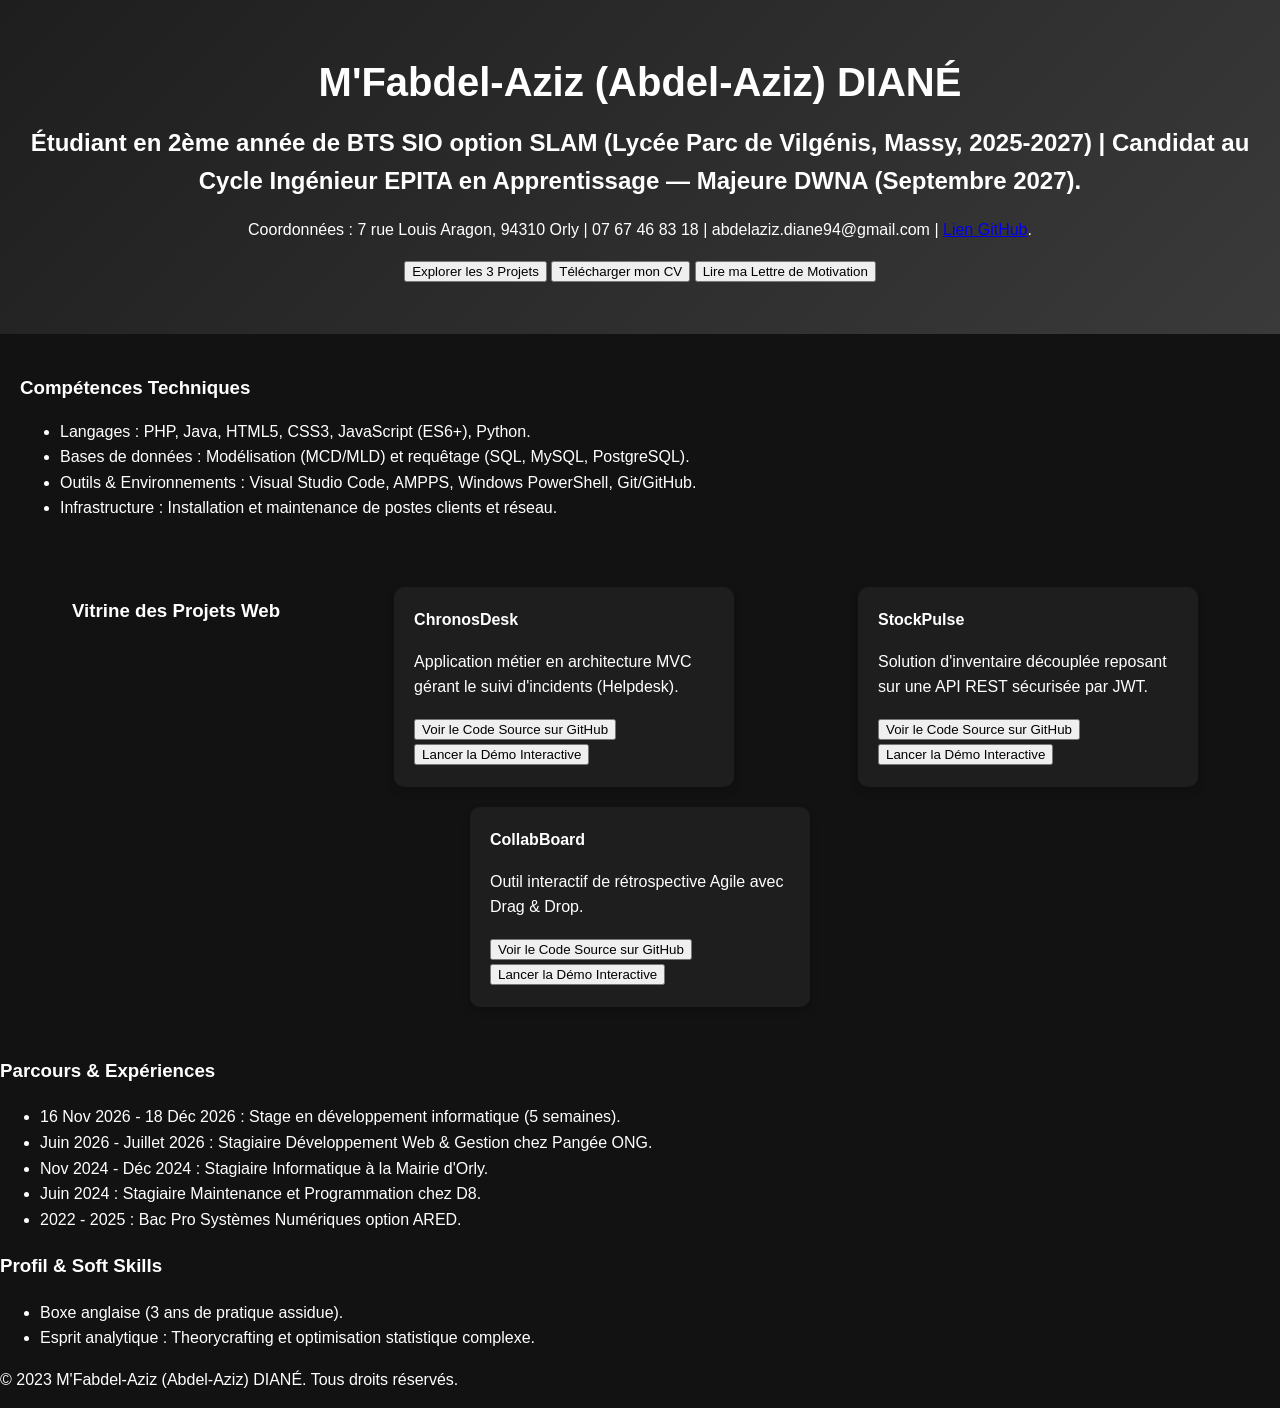
==== index.html @ d5b8fb5d "Add files via upload" ====
<!DOCTYPE html>
<html lang="fr">
<head>
    <meta charset="UTF-8">
    <meta name="viewport" content="width=device-width, initial-scale=1.0">
    <title>Portfolio de M'Fabdel-Aziz (Abdel-Aziz) DIANÉ</title>
    <link rel="stylesheet" href="assets/css/style.css">
    <script src="assets/js/main.js" defer></script>
</head>
<body>
    <header>
        <section class="hero">
            <h1>M'Fabdel-Aziz (Abdel-Aziz) DIANÉ</h1>
            <h2>Étudiant en 2ème année de BTS SIO option SLAM (Lycée Parc de Vilgénis, Massy, 2025-2027) | Candidat au Cycle Ingénieur EPITA en Apprentissage — Majeure DWNA (Septembre 2027).</h2>
            <p>Coordonnées : 7 rue Louis Aragon, 94310 Orly | 07 67 46 83 18 | abdelaziz.diane94@gmail.com | <a href="https://github.com/abdelazizdiane94-hash/EPITA">Lien GitHub</a>.</p>
            <div class="action-buttons">
                <button onclick="scrollToProjects()">Explorer les 3 Projets</button>
                <button onclick="downloadCV()">Télécharger mon CV</button>
                <button onclick="readMotivationLetter()">Lire ma Lettre de Motivation</button>
            </div>
        </section>
    </header>

    <main>
        <section class="skills">
            <h3>Compétences Techniques</h3>
            <ul>
                <li>Langages : PHP, Java, HTML5, CSS3, JavaScript (ES6+), Python.</li>
                <li>Bases de données : Modélisation (MCD/MLD) et requêtage (SQL, MySQL, PostgreSQL).</li>
                <li>Outils & Environnements : Visual Studio Code, AMPPS, Windows PowerShell, Git/GitHub.</li>
                <li>Infrastructure : Installation et maintenance de postes clients et réseau.</li>
            </ul>
        </section>

        <section class="projects" id="projects">
            <h3>Vitrine des Projets Web</h3>
            <div class="project-card" onclick="openModal('chronos-desk')">
                <h4>ChronosDesk</h4>
                <p>Application métier en architecture MVC gérant le suivi d'incidents (Helpdesk).</p>
                <button onclick="viewSource('projects/chronos-desk')">Voir le Code Source sur GitHub</button>
                <button onclick="launchDemo('chronos-desk')">Lancer la Démo Interactive</button>
            </div>
            <div class="project-card" onclick="openModal('stock-pulse')">
                <h4>StockPulse</h4>
                <p>Solution d'inventaire découplée reposant sur une API REST sécurisée par JWT.</p>
                <button onclick="viewSource('projects/stock-pulse')">Voir le Code Source sur GitHub</button>
                <button onclick="launchDemo('stock-pulse')">Lancer la Démo Interactive</button>
            </div>
            <div class="project-card" onclick="openModal('collab-board')">
                <h4>CollabBoard</h4>
                <p>Outil interactif de rétrospective Agile avec Drag & Drop.</p>
                <button onclick="viewSource('projects/collab-board')">Voir le Code Source sur GitHub</button>
                <button onclick="launchDemo('collab-board')">Lancer la Démo Interactive</button>
            </div>
        </section>

        <section class="experience">
            <h3>Parcours & Expériences</h3>
            <ul>
                <li>16 Nov 2026 - 18 Déc 2026 : Stage en développement informatique (5 semaines).</li>
                <li>Juin 2026 - Juillet 2026 : Stagiaire Développement Web & Gestion chez Pangée ONG.</li>
                <li>Nov 2024 - Déc 2024 : Stagiaire Informatique à la Mairie d'Orly.</li>
                <li>Juin 2024 : Stagiaire Maintenance et Programmation chez D8.</li>
                <li>2022 - 2025 : Bac Pro Systèmes Numériques option ARED.</li>
            </ul>
        </section>

        <section class="soft-skills">
            <h3>Profil & Soft Skills</h3>
            <ul>
                <li>Boxe anglaise (3 ans de pratique assidue).</li>
                <li>Esprit analytique : Theorycrafting et optimisation statistique complexe.</li>
            </ul>
        </section>
    </main>

    <footer>
        <p>&copy; 2023 M'Fabdel-Aziz (Abdel-Aziz) DIANÉ. Tous droits réservés.</p>
    </footer>
</body>
</html>
---- assets/css/style.css ----
/* Global Styles */
body {
    font-family: 'Arial', sans-serif;
    background-color: #121212;
    color: #ffffff;
    margin: 0;
    padding: 0;
    line-height: 1.6;
}

/* Hero Section */
.hero {
    text-align: center;
    padding: 50px 20px;
    background: linear-gradient(135deg, #1e1e1e, #3a3a3a);
}

.hero h1 {
    font-size: 2.5em;
    margin: 0;
}

.hero h2 {
    font-size: 1.5em;
    margin: 10px 0;
}

.hero .contact-info {
    margin: 20px 0;
}

/* Buttons */
.button {
    background-color: #007acc;
    color: #ffffff;
    border: none;
    padding: 10px 20px;
    text-decoration: none;
    border-radius: 5px;
    transition: background-color 0.3s ease;
}

.button:hover {
    background-color: #005f99;
}

/* Skills Section */
.skills {
    padding: 20px;
}

.skills h3 {
    margin-bottom: 10px;
}

/* Projects Section */
.projects {
    display: flex;
    flex-wrap: wrap;
    justify-content: space-around;
    padding: 20px;
}

.project-card {
    background-color: #1e1e1e;
    border-radius: 10px;
    margin: 10px;
    padding: 20px;
    width: 300px;
    box-shadow: 0 4px 8px rgba(0, 0, 0, 0.2);
    transition: transform 0.3s;
}

.project-card:hover {
    transform: scale(1.05);
}

.project-card h4 {
    margin: 0;
}

/* Modal Styles */
.modal {
    display: none;
    position: fixed;
    z-index: 1;
    left: 0;
    top: 0;
    width: 100%;
    height: 100%;
    overflow: auto;
    background-color: rgba(0, 0, 0, 0.8);
}

.modal-content {
    background-color: #fefefe;
    margin: 15% auto;
    padding: 20px;
    border: 1px solid #888;
    width: 80%;
}

/* Responsive Design */
@media (max-width: 768px) {
    .projects {
        flex-direction: column;
        align-items: center;
    }

    .project-card {
        width: 90%;
    }
}
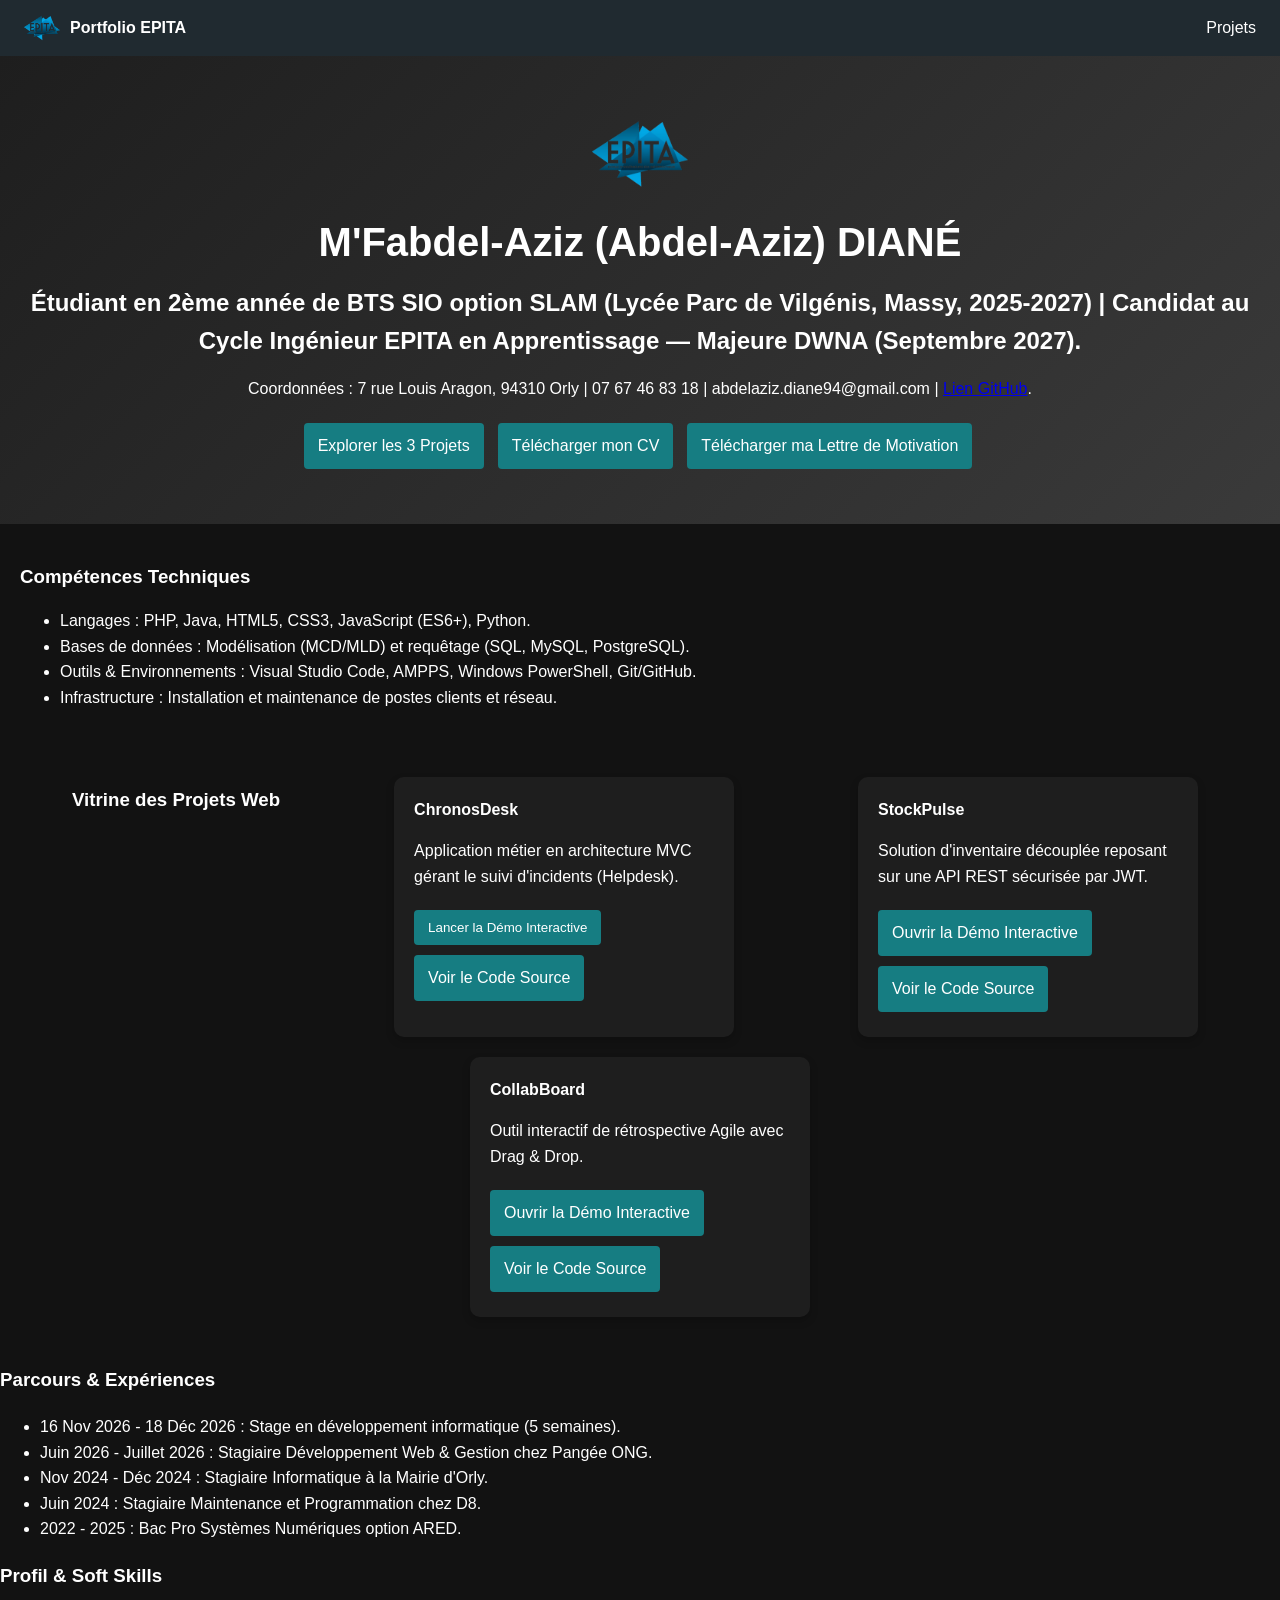
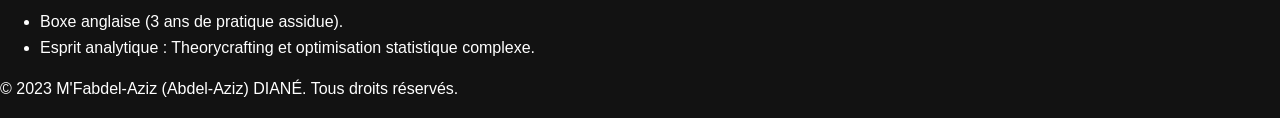
==== commit 201e45c6: "Add files via upload" ====
--- a/index.html
+++ b/index.html
@@ -4,19 +4,25 @@
     <meta charset="UTF-8">
     <meta name="viewport" content="width=device-width, initial-scale=1.0">
     <title>Portfolio de M'Fabdel-Aziz (Abdel-Aziz) DIANÉ</title>
+    <link rel="icon" href="./epita_logo.png">
     <link rel="stylesheet" href="assets/css/style.css">
     <script src="assets/js/main.js" defer></script>
 </head>
 <body>
+    <nav class="site-nav" aria-label="Navigation principale">
+        <a href="#home" class="brand"><img src="./epita_logo.png" alt="EPITA"> <span>Portfolio EPITA</span></a>
+        <a href="#projects">Projets</a>
+    </nav>
     <header>
-        <section class="hero">
+        <section class="hero" id="home">
+            <img class="hero-logo" src="./epita_logo.png" alt="Logo EPITA">
             <h1>M'Fabdel-Aziz (Abdel-Aziz) DIANÉ</h1>
             <h2>Étudiant en 2ème année de BTS SIO option SLAM (Lycée Parc de Vilgénis, Massy, 2025-2027) | Candidat au Cycle Ingénieur EPITA en Apprentissage — Majeure DWNA (Septembre 2027).</h2>
             <p>Coordonnées : 7 rue Louis Aragon, 94310 Orly | 07 67 46 83 18 | abdelaziz.diane94@gmail.com | <a href="https://github.com/abdelazizdiane94-hash/EPITA">Lien GitHub</a>.</p>
             <div class="action-buttons">
-                <button onclick="scrollToProjects()">Explorer les 3 Projets</button>
-                <button onclick="downloadCV()">Télécharger mon CV</button>
-                <button onclick="readMotivationLetter()">Lire ma Lettre de Motivation</button>
+                <a class="button" href="#projects">Explorer les 3 Projets</a>
+                <a class="button" href="./CV%20M%27Fabdel-Aziz%20DIAN%C3%89%20-%20Candidature%20EPITA.pdf" download>Télécharger mon CV</a>
+                <a class="button" href="./Lettre%20de%20Motivation%20M%27Fabdel-Aziz%20DIAN%C3%89%20-%20Candidature%20EPITA.pdf" download>Télécharger ma Lettre de Motivation</a>
             </div>
         </section>
     </header>
@@ -34,23 +40,23 @@
 
         <section class="projects" id="projects">
             <h3>Vitrine des Projets Web</h3>
-            <div class="project-card" onclick="openModal('chronos-desk')">
+            <div class="project-card">
                 <h4>ChronosDesk</h4>
                 <p>Application métier en architecture MVC gérant le suivi d'incidents (Helpdesk).</p>
-                <button onclick="viewSource('projects/chronos-desk')">Voir le Code Source sur GitHub</button>
-                <button onclick="launchDemo('chronos-desk')">Lancer la Démo Interactive</button>
+                <button type="button" data-demo="chronos-desk">Lancer la Démo Interactive</button>
+                <a class="button" href="projects/chronos-desk/README.md">Voir le Code Source</a>
             </div>
-            <div class="project-card" onclick="openModal('stock-pulse')">
+            <div class="project-card">
                 <h4>StockPulse</h4>
                 <p>Solution d'inventaire découplée reposant sur une API REST sécurisée par JWT.</p>
-                <button onclick="viewSource('projects/stock-pulse')">Voir le Code Source sur GitHub</button>
-                <button onclick="launchDemo('stock-pulse')">Lancer la Démo Interactive</button>
+                <a class="button" href="projects/stock-pulse/client/index.html">Ouvrir la Démo Interactive</a>
+                <a class="button" href="projects/stock-pulse/README.md">Voir le Code Source</a>
             </div>
-            <div class="project-card" onclick="openModal('collab-board')">
+            <div class="project-card">
                 <h4>CollabBoard</h4>
                 <p>Outil interactif de rétrospective Agile avec Drag & Drop.</p>
-                <button onclick="viewSource('projects/collab-board')">Voir le Code Source sur GitHub</button>
-                <button onclick="launchDemo('collab-board')">Lancer la Démo Interactive</button>
+                <a class="button" href="projects/collab-board/public/index.html">Ouvrir la Démo Interactive</a>
+                <a class="button" href="projects/collab-board/README.md">Voir le Code Source</a>
             </div>
         </section>
 
--- a/assets/css/style.css
+++ b/assets/css/style.css
@@ -110,4 +110,25 @@
     .project-card {
         width: 90%;
     }
+}
+
+.site-nav { display: flex; align-items: center; justify-content: space-between; padding: 10px 24px; background: #202a30; }
+.site-nav a { color: #fff; text-decoration: none; }
+.site-nav .brand { display: flex; align-items: center; gap: 10px; font-weight: bold; }
+.site-nav img { width: 36px; height: 36px; object-fit: contain; }
+.hero-logo { width: 96px; height: 96px; object-fit: contain; }
+.action-buttons { display: flex; flex-wrap: wrap; align-items: center; justify-content: center; gap: 10px; }
+.project-card button, .button, .chronos-demo button { display: inline-block; margin: 5px 4px 5px 0; padding: 10px 14px; background: #167d82; color: #fff; border: 0; border-radius: 4px; text-decoration: none; cursor: pointer; }
+.project-card button:hover, .button:hover, .chronos-demo button:hover { background: #116166; }
+.modal-content { position: relative; max-width: 720px; width: calc(100% - 40px); margin: 4vh auto; padding: 24px; box-sizing: border-box; color: #172126; border-radius: 6px; }
+.modal-close { position: absolute; right: 12px; top: 12px; font-size: 24px; }
+.chronos-demo label { display: block; margin-top: 12px; font-weight: bold; }
+.chronos-demo input, .chronos-demo select { box-sizing: border-box; max-width: 100%; min-height: 40px; padding: 8px; }
+.chronos-demo form { display: flex; flex-wrap: wrap; gap: 8px; align-items: end; }
+.chronos-demo #chat-messages { max-height: 120px; overflow: auto; padding: 8px; background: #edf1f1; }
+.chronos-demo #demo-tickets { max-height: 130px; overflow: auto; }
+
+@media (max-width: 600px) {
+    .site-nav { padding: 8px 12px; }
+    .modal-content { margin: 2vh auto; max-height: 96vh; overflow: auto; }
 }
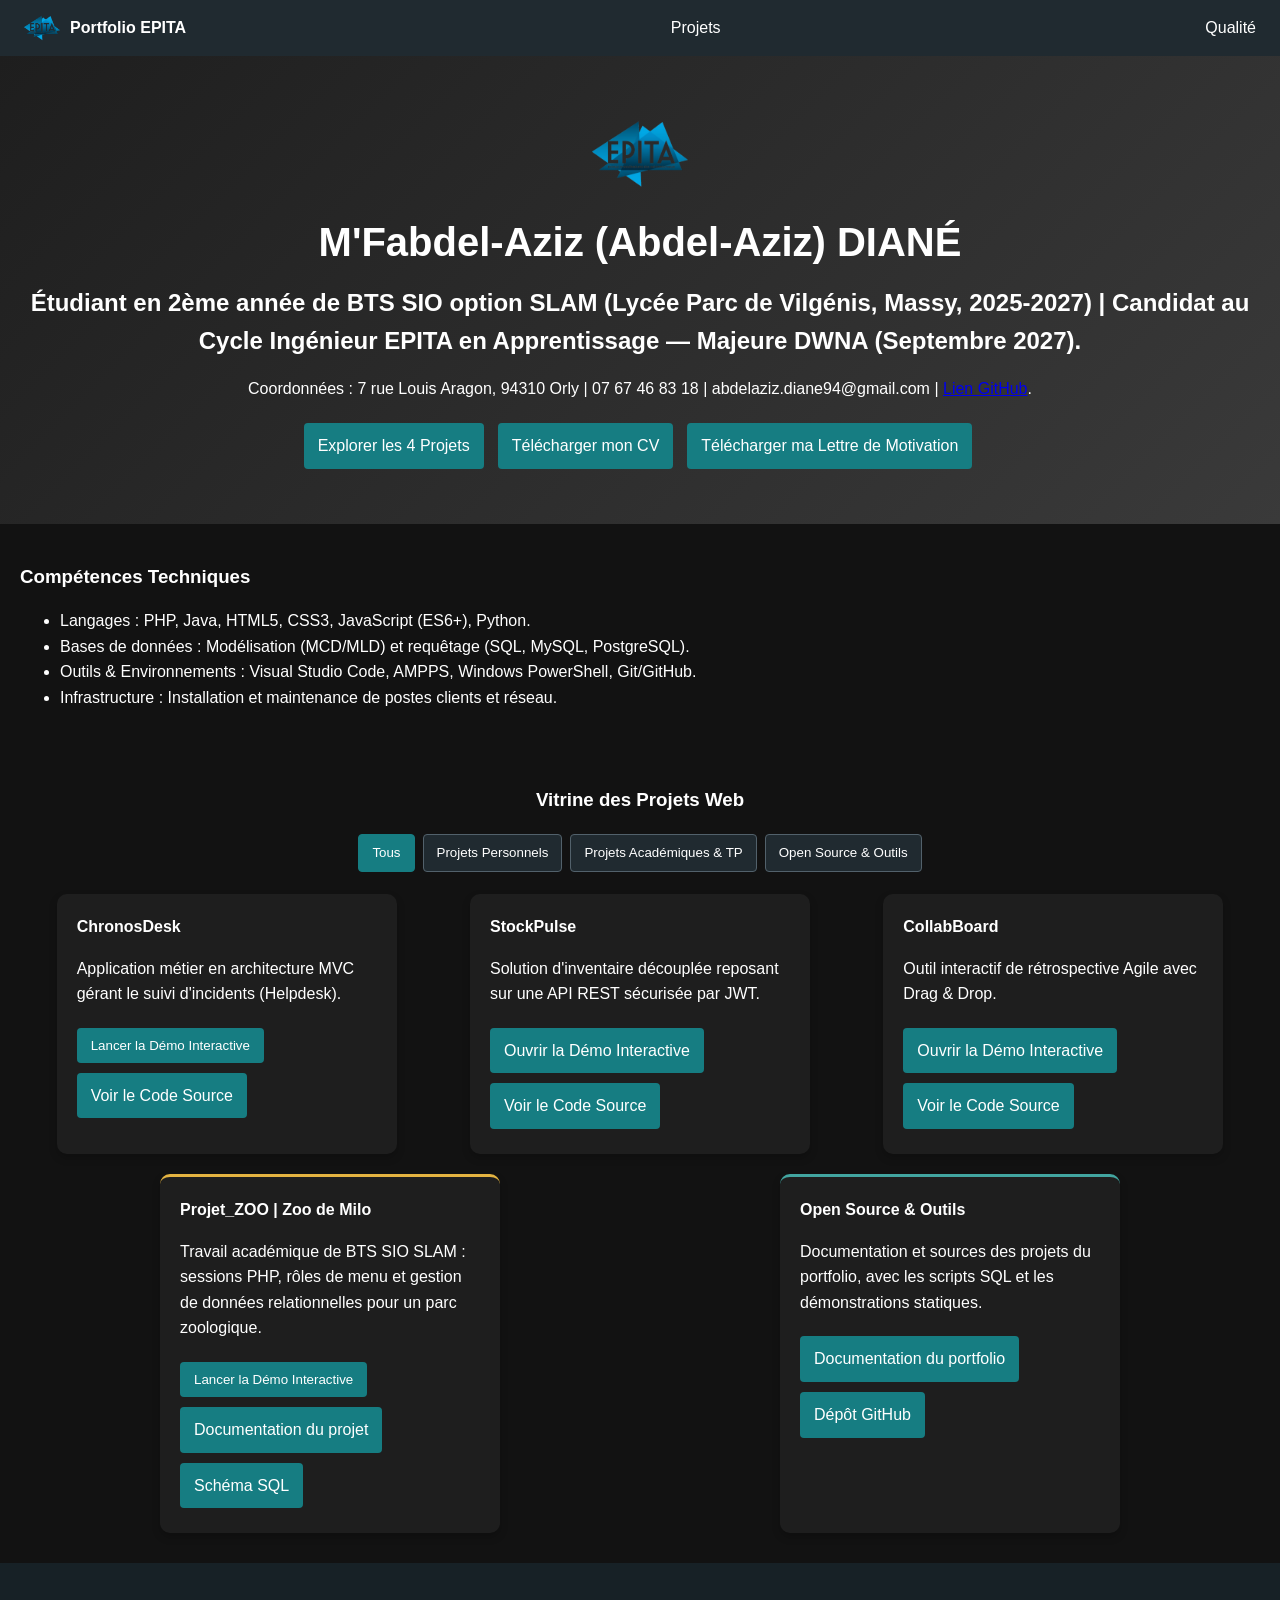
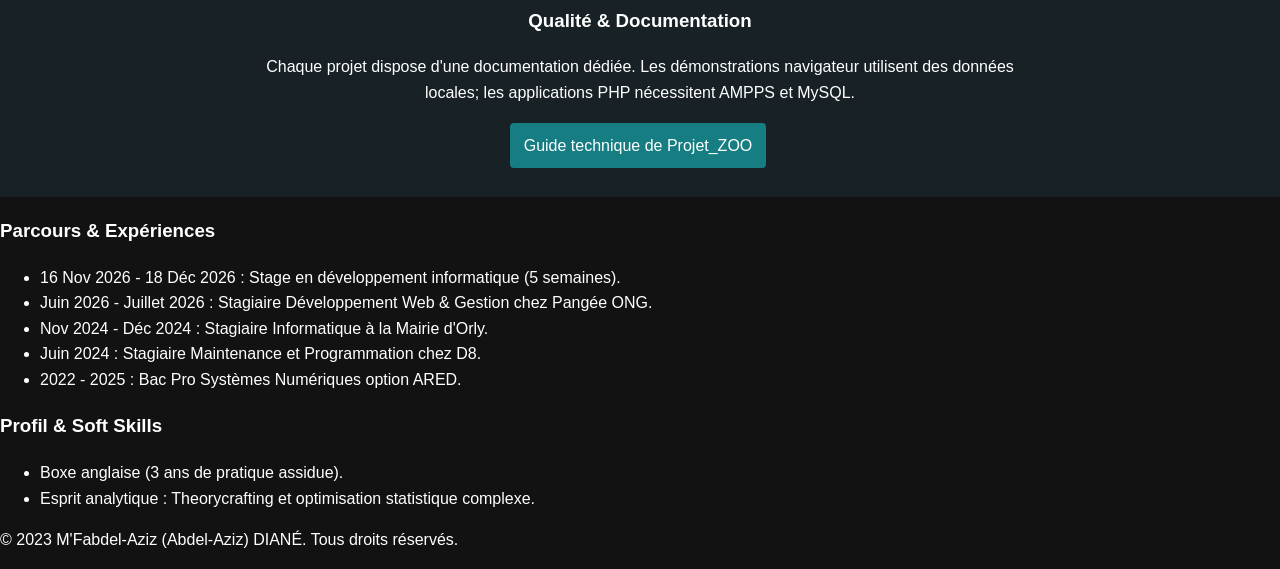
==== commit b658d9f7: "Add files via upload" ====
--- a/index.html
+++ b/index.html
@@ -12,6 +12,7 @@
     <nav class="site-nav" aria-label="Navigation principale">
         <a href="#home" class="brand"><img src="./epita_logo.png" alt="EPITA"> <span>Portfolio EPITA</span></a>
         <a href="#projects">Projets</a>
+        <a href="#quality">Qualité</a>
     </nav>
     <header>
         <section class="hero" id="home">
@@ -20,7 +21,7 @@
             <h2>Étudiant en 2ème année de BTS SIO option SLAM (Lycée Parc de Vilgénis, Massy, 2025-2027) | Candidat au Cycle Ingénieur EPITA en Apprentissage — Majeure DWNA (Septembre 2027).</h2>
             <p>Coordonnées : 7 rue Louis Aragon, 94310 Orly | 07 67 46 83 18 | abdelaziz.diane94@gmail.com | <a href="https://github.com/abdelazizdiane94-hash/EPITA">Lien GitHub</a>.</p>
             <div class="action-buttons">
-                <a class="button" href="#projects">Explorer les 3 Projets</a>
+                <a class="button" href="#projects">Explorer les 4 Projets</a>
                 <a class="button" href="./CV%20M%27Fabdel-Aziz%20DIAN%C3%89%20-%20Candidature%20EPITA.pdf" download>Télécharger mon CV</a>
                 <a class="button" href="./Lettre%20de%20Motivation%20M%27Fabdel-Aziz%20DIAN%C3%89%20-%20Candidature%20EPITA.pdf" download>Télécharger ma Lettre de Motivation</a>
             </div>
@@ -40,24 +41,49 @@
 
         <section class="projects" id="projects">
             <h3>Vitrine des Projets Web</h3>
-            <div class="project-card">
+            <div class="project-filters" role="group" aria-label="Filtrer les réalisations">
+                <button type="button" class="filter-button is-active" data-filter="all" aria-pressed="true">Tous</button>
+                <button type="button" class="filter-button" data-filter="perso" aria-pressed="false">Projets Personnels</button>
+                <button type="button" class="filter-button" data-filter="academique" aria-pressed="false">Projets Académiques &amp; TP</button>
+                <button type="button" class="filter-button" data-filter="outils" aria-pressed="false">Open Source &amp; Outils</button>
+            </div>
+            <div class="project-card" data-category="perso">
                 <h4>ChronosDesk</h4>
                 <p>Application métier en architecture MVC gérant le suivi d'incidents (Helpdesk).</p>
                 <button type="button" data-demo="chronos-desk">Lancer la Démo Interactive</button>
                 <a class="button" href="projects/chronos-desk/README.md">Voir le Code Source</a>
             </div>
-            <div class="project-card">
+            <div class="project-card" data-category="perso">
                 <h4>StockPulse</h4>
                 <p>Solution d'inventaire découplée reposant sur une API REST sécurisée par JWT.</p>
                 <a class="button" href="projects/stock-pulse/client/index.html">Ouvrir la Démo Interactive</a>
                 <a class="button" href="projects/stock-pulse/README.md">Voir le Code Source</a>
             </div>
-            <div class="project-card">
+            <div class="project-card" data-category="perso">
                 <h4>CollabBoard</h4>
                 <p>Outil interactif de rétrospective Agile avec Drag & Drop.</p>
                 <a class="button" href="projects/collab-board/public/index.html">Ouvrir la Démo Interactive</a>
                 <a class="button" href="projects/collab-board/README.md">Voir le Code Source</a>
             </div>
+            <div class="project-card academic-project" data-category="academique">
+                <h4>Projet_ZOO | Zoo de Milo</h4>
+                <p>Travail académique de BTS SIO SLAM : sessions PHP, rôles de menu et gestion de données relationnelles pour un parc zoologique.</p>
+                <button type="button" data-demo="zoo">Lancer la Démo Interactive</button>
+                <a class="button" href="Projet_ZOO/README.md">Documentation du projet</a>
+                <a class="button" href="Projet_ZOO/gestionzoo.sql">Schéma SQL</a>
+            </div>
+            <div class="project-card resource-project" data-category="outils">
+                <h4>Open Source &amp; Outils</h4>
+                <p>Documentation et sources des projets du portfolio, avec les scripts SQL et les démonstrations statiques.</p>
+                <a class="button" href="README.md">Documentation du portfolio</a>
+                <a class="button" href="https://github.com/abdelazizdiane94-hash/EPITA" target="_blank" rel="noopener">Dépôt GitHub</a>
+            </div>
+        </section>
+
+        <section class="quality" id="quality">
+            <h3>Qualité &amp; Documentation</h3>
+            <p>Chaque projet dispose d'une documentation dédiée. Les démonstrations navigateur utilisent des données locales; les applications PHP nécessitent AMPPS et MySQL.</p>
+            <a class="button" href="Projet_ZOO/README.md">Guide technique de Projet_ZOO</a>
         </section>
 
         <section class="experience">
--- a/assets/css/style.css
+++ b/assets/css/style.css
@@ -125,10 +125,29 @@
 .chronos-demo label { display: block; margin-top: 12px; font-weight: bold; }
 .chronos-demo input, .chronos-demo select { box-sizing: border-box; max-width: 100%; min-height: 40px; padding: 8px; }
 .chronos-demo form { display: flex; flex-wrap: wrap; gap: 8px; align-items: end; }
+.chronos-demo [hidden] { display: none !important; }
 .chronos-demo #chat-messages { max-height: 120px; overflow: auto; padding: 8px; background: #edf1f1; }
 .chronos-demo #demo-tickets { max-height: 130px; overflow: auto; }
+.project-filters { display: flex; flex-wrap: wrap; justify-content: center; gap: 8px; width: 100%; margin: 0 0 12px; }
+.filter-button { min-height: 38px; padding: 8px 13px; border: 1px solid #52616b; border-radius: 4px; background: #202a30; color: #fff; cursor: pointer; }
+.filter-button:hover, .filter-button.is-active { border-color: #167d82; background: #167d82; }
+.project-card.is-hidden { display: none; }
+.academic-project { border-top: 3px solid #e3b341; }
+.resource-project { border-top: 3px solid #42a5a0; }
+.quality { padding: 24px; text-align: center; background: #172126; }
+.quality p { max-width: 760px; margin: 0 auto 12px; }
+.zoo-toolbar { display: flex; flex-wrap: wrap; align-items: end; gap: 10px; margin: 18px 0; }
+.zoo-toolbar label { display: grid; gap: 4px; font-weight: bold; }
+.zoo-toolbar input, .zoo-toolbar select { min-height: 40px; max-width: 100%; padding: 8px; }
+.zoo-grid { display: grid; grid-template-columns: repeat(2, minmax(0, 1fr)); gap: 10px; }
+.zoo-card { display: flex; min-width: 0; align-items: center; gap: 12px; padding: 10px; border: 1px solid #cbd3d6; border-radius: 4px; }
+.zoo-card img { width: 64px; height: 64px; flex: 0 0 auto; border-radius: 4px; object-fit: cover; }
+.zoo-card p { margin: 2px 0; overflow-wrap: anywhere; }
+.zoo-card .zoo-delete { margin-left: auto; }
+.zoo-empty { grid-column: 1 / -1; }
 
 @media (max-width: 600px) {
     .site-nav { padding: 8px 12px; }
     .modal-content { margin: 2vh auto; max-height: 96vh; overflow: auto; }
+    .zoo-grid { grid-template-columns: 1fr; }
 }
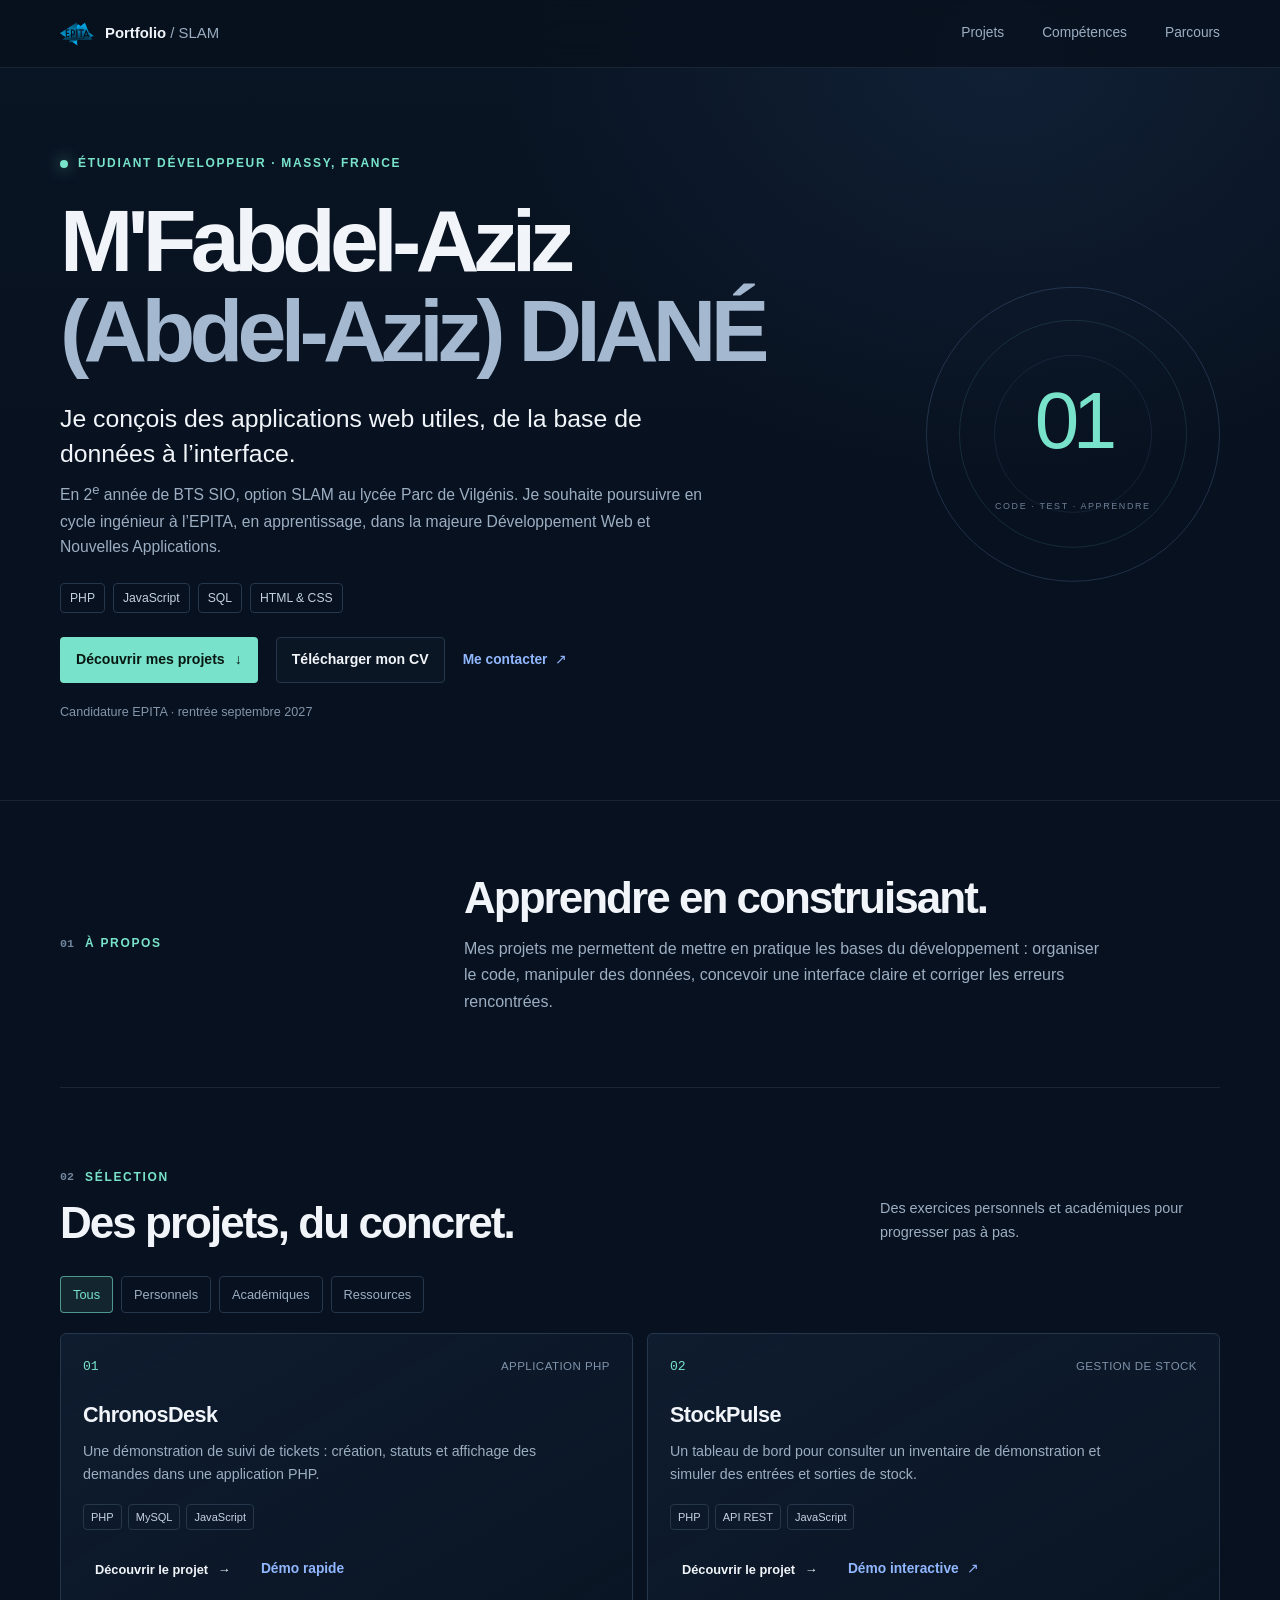
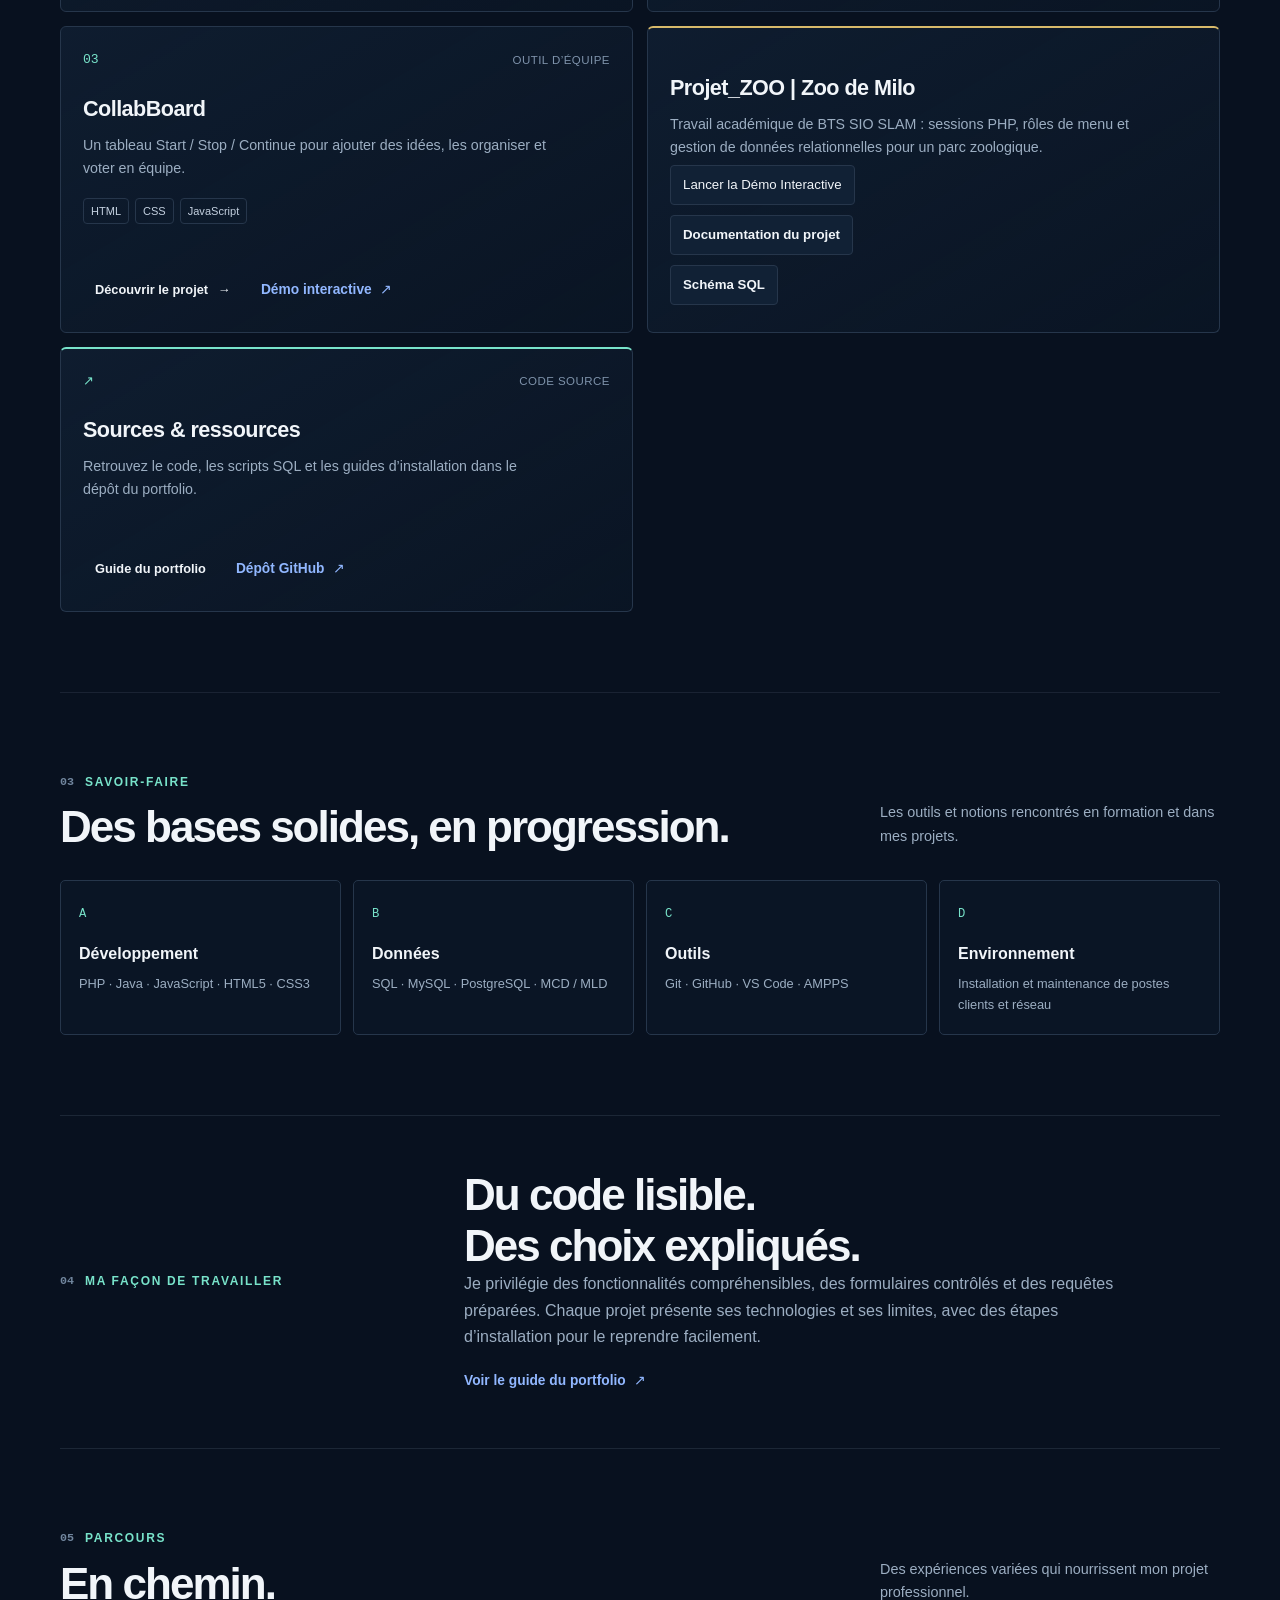
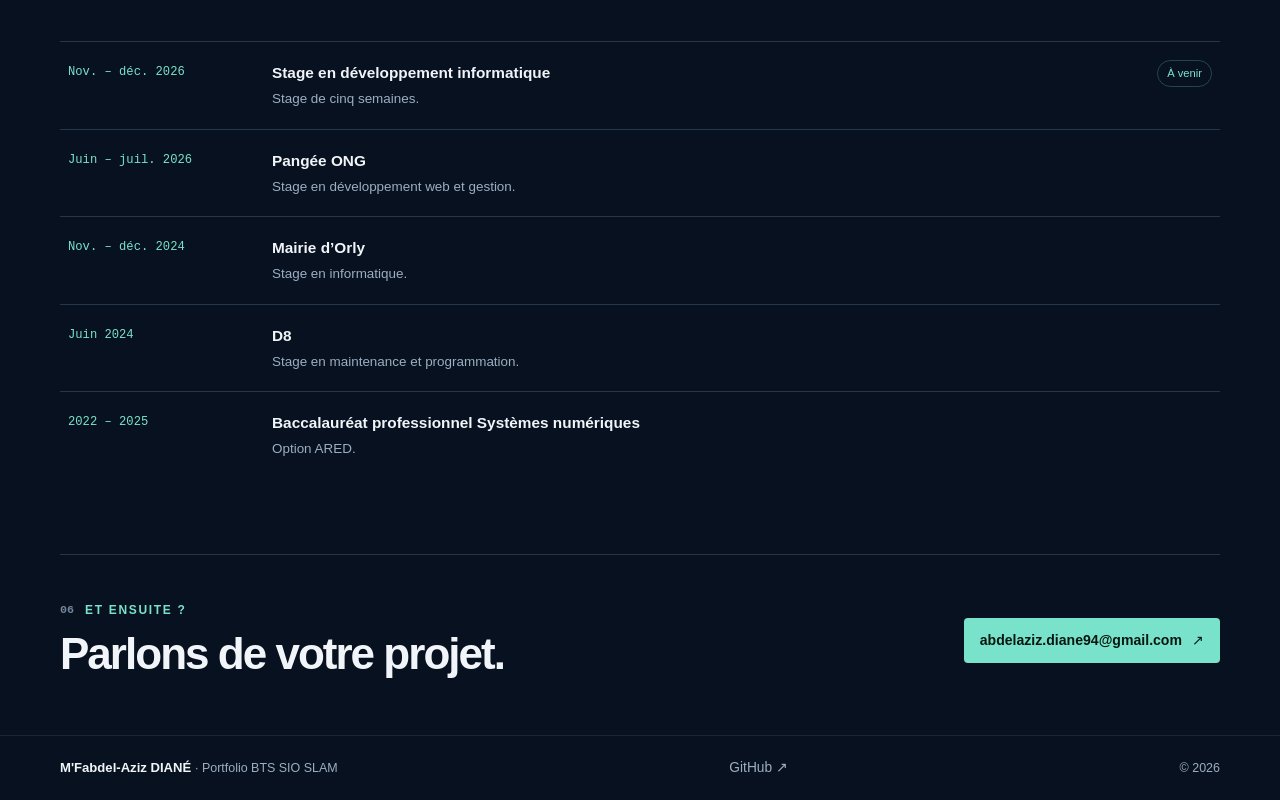
==== commit ea917d74: "Add files via upload" ====
--- a/index.html
+++ b/index.html
@@ -1,113 +1,170 @@
-<!DOCTYPE html>
-<html lang="fr">
-<head>
-    <meta charset="UTF-8">
-    <meta name="viewport" content="width=device-width, initial-scale=1.0">
-    <title>Portfolio de M'Fabdel-Aziz (Abdel-Aziz) DIANÉ</title>
-    <link rel="icon" href="./epita_logo.png">
-    <link rel="stylesheet" href="assets/css/style.css">
-    <script src="assets/js/main.js" defer></script>
-</head>
-<body>
-    <nav class="site-nav" aria-label="Navigation principale">
-        <a href="#home" class="brand"><img src="./epita_logo.png" alt="EPITA"> <span>Portfolio EPITA</span></a>
-        <a href="#projects">Projets</a>
-        <a href="#quality">Qualité</a>
-    </nav>
-    <header>
-        <section class="hero" id="home">
-            <img class="hero-logo" src="./epita_logo.png" alt="Logo EPITA">
-            <h1>M'Fabdel-Aziz (Abdel-Aziz) DIANÉ</h1>
-            <h2>Étudiant en 2ème année de BTS SIO option SLAM (Lycée Parc de Vilgénis, Massy, 2025-2027) | Candidat au Cycle Ingénieur EPITA en Apprentissage — Majeure DWNA (Septembre 2027).</h2>
-            <p>Coordonnées : 7 rue Louis Aragon, 94310 Orly | 07 67 46 83 18 | abdelaziz.diane94@gmail.com | <a href="https://github.com/abdelazizdiane94-hash/EPITA">Lien GitHub</a>.</p>
-            <div class="action-buttons">
-                <a class="button" href="#projects">Explorer les 4 Projets</a>
-                <a class="button" href="./CV%20M%27Fabdel-Aziz%20DIAN%C3%89%20-%20Candidature%20EPITA.pdf" download>Télécharger mon CV</a>
-                <a class="button" href="./Lettre%20de%20Motivation%20M%27Fabdel-Aziz%20DIAN%C3%89%20-%20Candidature%20EPITA.pdf" download>Télécharger ma Lettre de Motivation</a>
-            </div>
-        </section>
-    </header>
-
-    <main>
-        <section class="skills">
-            <h3>Compétences Techniques</h3>
-            <ul>
-                <li>Langages : PHP, Java, HTML5, CSS3, JavaScript (ES6+), Python.</li>
-                <li>Bases de données : Modélisation (MCD/MLD) et requêtage (SQL, MySQL, PostgreSQL).</li>
-                <li>Outils & Environnements : Visual Studio Code, AMPPS, Windows PowerShell, Git/GitHub.</li>
-                <li>Infrastructure : Installation et maintenance de postes clients et réseau.</li>
-            </ul>
-        </section>
-
-        <section class="projects" id="projects">
-            <h3>Vitrine des Projets Web</h3>
-            <div class="project-filters" role="group" aria-label="Filtrer les réalisations">
-                <button type="button" class="filter-button is-active" data-filter="all" aria-pressed="true">Tous</button>
-                <button type="button" class="filter-button" data-filter="perso" aria-pressed="false">Projets Personnels</button>
-                <button type="button" class="filter-button" data-filter="academique" aria-pressed="false">Projets Académiques &amp; TP</button>
-                <button type="button" class="filter-button" data-filter="outils" aria-pressed="false">Open Source &amp; Outils</button>
-            </div>
-            <div class="project-card" data-category="perso">
-                <h4>ChronosDesk</h4>
-                <p>Application métier en architecture MVC gérant le suivi d'incidents (Helpdesk).</p>
-                <button type="button" data-demo="chronos-desk">Lancer la Démo Interactive</button>
-                <a class="button" href="projects/chronos-desk/README.md">Voir le Code Source</a>
-            </div>
-            <div class="project-card" data-category="perso">
-                <h4>StockPulse</h4>
-                <p>Solution d'inventaire découplée reposant sur une API REST sécurisée par JWT.</p>
-                <a class="button" href="projects/stock-pulse/client/index.html">Ouvrir la Démo Interactive</a>
-                <a class="button" href="projects/stock-pulse/README.md">Voir le Code Source</a>
-            </div>
-            <div class="project-card" data-category="perso">
-                <h4>CollabBoard</h4>
-                <p>Outil interactif de rétrospective Agile avec Drag & Drop.</p>
-                <a class="button" href="projects/collab-board/public/index.html">Ouvrir la Démo Interactive</a>
-                <a class="button" href="projects/collab-board/README.md">Voir le Code Source</a>
-            </div>
-            <div class="project-card academic-project" data-category="academique">
-                <h4>Projet_ZOO | Zoo de Milo</h4>
-                <p>Travail académique de BTS SIO SLAM : sessions PHP, rôles de menu et gestion de données relationnelles pour un parc zoologique.</p>
-                <button type="button" data-demo="zoo">Lancer la Démo Interactive</button>
-                <a class="button" href="Projet_ZOO/README.md">Documentation du projet</a>
-                <a class="button" href="Projet_ZOO/gestionzoo.sql">Schéma SQL</a>
-            </div>
-            <div class="project-card resource-project" data-category="outils">
-                <h4>Open Source &amp; Outils</h4>
-                <p>Documentation et sources des projets du portfolio, avec les scripts SQL et les démonstrations statiques.</p>
-                <a class="button" href="README.md">Documentation du portfolio</a>
-                <a class="button" href="https://github.com/abdelazizdiane94-hash/EPITA" target="_blank" rel="noopener">Dépôt GitHub</a>
-            </div>
-        </section>
-
-        <section class="quality" id="quality">
-            <h3>Qualité &amp; Documentation</h3>
-            <p>Chaque projet dispose d'une documentation dédiée. Les démonstrations navigateur utilisent des données locales; les applications PHP nécessitent AMPPS et MySQL.</p>
-            <a class="button" href="Projet_ZOO/README.md">Guide technique de Projet_ZOO</a>
-        </section>
-
-        <section class="experience">
-            <h3>Parcours & Expériences</h3>
-            <ul>
-                <li>16 Nov 2026 - 18 Déc 2026 : Stage en développement informatique (5 semaines).</li>
-                <li>Juin 2026 - Juillet 2026 : Stagiaire Développement Web & Gestion chez Pangée ONG.</li>
-                <li>Nov 2024 - Déc 2024 : Stagiaire Informatique à la Mairie d'Orly.</li>
-                <li>Juin 2024 : Stagiaire Maintenance et Programmation chez D8.</li>
-                <li>2022 - 2025 : Bac Pro Systèmes Numériques option ARED.</li>
-            </ul>
-        </section>
-
-        <section class="soft-skills">
-            <h3>Profil & Soft Skills</h3>
-            <ul>
-                <li>Boxe anglaise (3 ans de pratique assidue).</li>
-                <li>Esprit analytique : Theorycrafting et optimisation statistique complexe.</li>
-            </ul>
-        </section>
-    </main>
-
-    <footer>
-        <p>&copy; 2023 M'Fabdel-Aziz (Abdel-Aziz) DIANÉ. Tous droits réservés.</p>
-    </footer>
-</body>
-</html>+<!DOCTYPE html>
+<html lang="fr">
+<head>
+    <meta charset="utf-8">
+    <meta name="viewport" content="width=device-width, initial-scale=1">
+    <meta name="theme-color" content="#08111f">
+    <meta name="description" content="Portfolio de M'Fabdel-Aziz DIANÉ, étudiant en BTS SIO SLAM : projets web, compétences et parcours.">
+    <title>M'Fabdel-Aziz DIANÉ — Portfolio développeur</title>
+    <link rel="icon" href="./epita_logo.png">
+    <link rel="stylesheet" href="assets/css/style.css">
+    <script src="assets/js/main.js" defer></script>
+</head>
+<body>
+    <a class="skip-link" href="#main-content">Aller au contenu</a>
+    <nav class="site-nav" aria-label="Navigation principale">
+        <a href="#home" class="brand"><img src="./epita_logo.png" alt=""><span>Portfolio<span class="brand-mark"> / SLAM</span></span></a>
+        <div class="nav-links">
+            <a href="#projects">Projets</a>
+            <a href="#skills">Compétences</a>
+            <a href="#journey">Parcours</a>
+        </div>
+    </nav>
+
+    <header class="hero" id="home">
+        <div class="hero-inner">
+            <p class="eyebrow"><span class="status-dot" aria-hidden="true"></span> Étudiant développeur · Massy, France</p>
+            <h1>M'Fabdel-Aziz<br><span>(Abdel-Aziz) DIANÉ</span></h1>
+            <p class="hero-lead">Je conçois des applications web utiles, de la base de données à l’interface.</p>
+            <p class="hero-detail">En 2<sup>e</sup> année de BTS SIO, option SLAM au lycée Parc de Vilgénis. Je souhaite poursuivre en cycle ingénieur à l’EPITA, en apprentissage, dans la majeure Développement Web et Nouvelles Applications.</p>
+            <div class="hero-tags" aria-label="Technologies principales">
+                <span>PHP</span><span>JavaScript</span><span>SQL</span><span>HTML &amp; CSS</span>
+            </div>
+            <div class="action-buttons">
+                <a class="button button-primary" href="#projects">Découvrir mes projets <span aria-hidden="true">↓</span></a>
+                <a class="button button-quiet" href="./CV%20M%27Fabdel-Aziz%20DIAN%C3%89%20-%20Candidature%20EPITA.pdf" download>Télécharger mon CV</a>
+                <a class="text-link" href="mailto:abdelaziz.diane94@gmail.com">Me contacter <span aria-hidden="true">↗</span></a>
+            </div>
+            <p class="hero-location">Candidature EPITA · rentrée septembre 2027</p>
+        </div>
+        <div class="hero-orbit" aria-hidden="true"><span>01</span><span>CODE · TEST · APPRENDRE</span></div>
+    </header>
+
+    <main id="main-content">
+        <section class="intro section-shell" aria-labelledby="intro-title">
+            <div class="section-kicker"><span>01</span> À propos</div>
+            <div>
+                <h2 id="intro-title">Apprendre en construisant.</h2>
+                <p>Mes projets me permettent de mettre en pratique les bases du développement : organiser le code, manipuler des données, concevoir une interface claire et corriger les erreurs rencontrées.</p>
+            </div>
+        </section>
+
+        <section class="projects section-shell" id="projects" aria-labelledby="projects-title">
+            <div class="section-heading">
+                <div>
+                    <div class="section-kicker"><span>02</span> Sélection</div>
+                    <h2 id="projects-title">Des projets, du concret.</h2>
+                </div>
+                <p>Des exercices personnels et académiques pour progresser pas à pas.</p>
+            </div>
+            <div class="project-filters" role="group" aria-label="Filtrer les réalisations">
+                <button type="button" class="filter-button is-active" data-filter="all" aria-pressed="true">Tous</button>
+                <button type="button" class="filter-button" data-filter="perso" aria-pressed="false">Personnels</button>
+                <button type="button" class="filter-button" data-filter="academique" aria-pressed="false">Académiques</button>
+                <button type="button" class="filter-button" data-filter="outils" aria-pressed="false">Ressources</button>
+            </div>
+            <div class="project-grid">
+                <article class="project-card" data-category="perso">
+                    <div class="project-topline"><span class="project-number">01</span><span class="project-type">Application PHP</span></div>
+                    <h3>ChronosDesk</h3>
+                    <p>Une démonstration de suivi de tickets : création, statuts et affichage des demandes dans une application PHP.</p>
+                    <ul class="technology-list" aria-label="Technologies"><li>PHP</li><li>MySQL</li><li>JavaScript</li></ul>
+                    <div class="project-links">
+                        <a class="button button-small" href="projects/chronos-desk/presentation.html">Découvrir le projet <span aria-hidden="true">→</span></a>
+                        <button type="button" class="text-link demo-link" data-demo="chronos-desk">Démo rapide</button>
+                    </div>
+                </article>
+                <article class="project-card" data-category="perso">
+                    <div class="project-topline"><span class="project-number">02</span><span class="project-type">Gestion de stock</span></div>
+                    <h3>StockPulse</h3>
+                    <p>Un tableau de bord pour consulter un inventaire de démonstration et simuler des entrées et sorties de stock.</p>
+                    <ul class="technology-list" aria-label="Technologies"><li>PHP</li><li>API REST</li><li>JavaScript</li></ul>
+                    <div class="project-links">
+                        <a class="button button-small" href="projects/stock-pulse/presentation.html">Découvrir le projet <span aria-hidden="true">→</span></a>
+                        <a class="text-link" href="projects/stock-pulse/client/index.html">Démo interactive <span aria-hidden="true">↗</span></a>
+                    </div>
+                </article>
+                <article class="project-card" data-category="perso">
+                    <div class="project-topline"><span class="project-number">03</span><span class="project-type">Outil d’équipe</span></div>
+                    <h3>CollabBoard</h3>
+                    <p>Un tableau Start / Stop / Continue pour ajouter des idées, les organiser et voter en équipe.</p>
+                    <ul class="technology-list" aria-label="Technologies"><li>HTML</li><li>CSS</li><li>JavaScript</li></ul>
+                    <div class="project-links">
+                        <a class="button button-small" href="projects/collab-board/presentation.html">Découvrir le projet <span aria-hidden="true">→</span></a>
+                        <a class="text-link" href="projects/collab-board/public/index.html">Démo interactive <span aria-hidden="true">↗</span></a>
+                    </div>
+                </article>
+                <div class="project-card academic-project" data-category="academique">
+                    <h3>Projet_ZOO | Zoo de Milo</h3>
+                    <p>Travail académique de BTS SIO SLAM : sessions PHP, rôles de menu et gestion de données relationnelles pour un parc zoologique.</p>
+                    <button type="button" data-demo="zoo">Lancer la Démo Interactive</button>
+                    <a class="button" href="Projet_ZOO/README.md">Documentation du projet</a>
+                    <a class="button" href="Projet_ZOO/gestionzoo.sql">Schéma SQL</a>
+                </div>
+                <article class="project-card resource-project" data-category="outils">
+                    <div class="project-topline"><span class="project-number">↗</span><span class="project-type">Code source</span></div>
+                    <h3>Sources &amp; ressources</h3>
+                    <p>Retrouvez le code, les scripts SQL et les guides d’installation dans le dépôt du portfolio.</p>
+                    <div class="project-links">
+                        <a class="button button-small" href="README.md">Guide du portfolio</a>
+                        <a class="text-link" href="https://github.com/abdelazizdiane94-hash/EPITA" target="_blank" rel="noopener noreferrer">Dépôt GitHub <span aria-hidden="true">↗</span></a>
+                    </div>
+                </article>
+            </div>
+        </section>
+
+        <section class="skills section-shell" id="skills" aria-labelledby="skills-title">
+            <div class="section-heading">
+                <div>
+                    <div class="section-kicker"><span>03</span> Savoir-faire</div>
+                    <h2 id="skills-title">Des bases solides, en progression.</h2>
+                </div>
+                <p>Les outils et notions rencontrés en formation et dans mes projets.</p>
+            </div>
+            <div class="skill-grid">
+                <article class="skill-card"><span class="skill-index">A</span><h3>Développement</h3><p>PHP · Java · JavaScript · HTML5 · CSS3</p></article>
+                <article class="skill-card"><span class="skill-index">B</span><h3>Données</h3><p>SQL · MySQL · PostgreSQL · MCD / MLD</p></article>
+                <article class="skill-card"><span class="skill-index">C</span><h3>Outils</h3><p>Git · GitHub · VS Code · AMPPS</p></article>
+                <article class="skill-card"><span class="skill-index">D</span><h3>Environnement</h3><p>Installation et maintenance de postes clients et réseau</p></article>
+            </div>
+        </section>
+
+        <section class="quality section-shell" aria-labelledby="quality-title">
+            <div class="section-kicker"><span>04</span> Ma façon de travailler</div>
+            <div class="quality-content">
+                <h2 id="quality-title">Du code lisible.<br>Des choix expliqués.</h2>
+                <p>Je privilégie des fonctionnalités compréhensibles, des formulaires contrôlés et des requêtes préparées. Chaque projet présente ses technologies et ses limites, avec des étapes d’installation pour le reprendre facilement.</p>
+                <a class="text-link" href="README.md">Voir le guide du portfolio <span aria-hidden="true">↗</span></a>
+            </div>
+        </section>
+
+        <section class="journey section-shell" id="journey" aria-labelledby="journey-title">
+            <div class="section-heading">
+                <div><div class="section-kicker"><span>05</span> Parcours</div><h2 id="journey-title">En chemin.</h2></div>
+                <p>Des expériences variées qui nourrissent mon projet professionnel.</p>
+            </div>
+            <ol class="timeline">
+                <li><span class="timeline-date">Nov. – déc. 2026</span><div><h3>Stage en développement informatique</h3><p>Stage de cinq semaines.</p></div><span class="timeline-status">À venir</span></li>
+                <li><span class="timeline-date">Juin – juil. 2026</span><div><h3>Pangée ONG</h3><p>Stage en développement web et gestion.</p></div></li>
+                <li><span class="timeline-date">Nov. – déc. 2024</span><div><h3>Mairie d’Orly</h3><p>Stage en informatique.</p></div></li>
+                <li><span class="timeline-date">Juin 2024</span><div><h3>D8</h3><p>Stage en maintenance et programmation.</p></div></li>
+                <li><span class="timeline-date">2022 – 2025</span><div><h3>Baccalauréat professionnel Systèmes numériques</h3><p>Option ARED.</p></div></li>
+            </ol>
+        </section>
+
+        <section class="contact section-shell" aria-labelledby="contact-title">
+            <div>
+                <div class="section-kicker"><span>06</span> Et ensuite ?</div>
+                <h2 id="contact-title">Parlons de votre projet.</h2>
+            </div>
+            <a class="button button-primary" href="mailto:abdelaziz.diane94@gmail.com">abdelaziz.diane94@gmail.com <span aria-hidden="true">↗</span></a>
+        </section>
+    </main>
+
+    <footer class="site-footer">
+        <a href="#home" class="footer-brand">M'Fabdel-Aziz DIANÉ <span>· Portfolio BTS SIO SLAM</span></a>
+        <a href="https://github.com/abdelazizdiane94-hash" target="_blank" rel="noopener noreferrer">GitHub <span aria-hidden="true">↗</span></a>
+        <p>&copy; <span id="current-year">2026</span></p>
+    </footer>
+</body>
+</html>
--- a/assets/css/style.css
+++ b/assets/css/style.css
@@ -1,153 +1,210 @@
-/* Global Styles */
-body {
-    font-family: 'Arial', sans-serif;
-    background-color: #121212;
-    color: #ffffff;
-    margin: 0;
-    padding: 0;
-    line-height: 1.6;
-}
-
-/* Hero Section */
-.hero {
-    text-align: center;
-    padding: 50px 20px;
-    background: linear-gradient(135deg, #1e1e1e, #3a3a3a);
-}
-
-.hero h1 {
-    font-size: 2.5em;
-    margin: 0;
-}
-
-.hero h2 {
-    font-size: 1.5em;
-    margin: 10px 0;
-}
-
-.hero .contact-info {
-    margin: 20px 0;
-}
-
-/* Buttons */
-.button {
-    background-color: #007acc;
-    color: #ffffff;
-    border: none;
-    padding: 10px 20px;
-    text-decoration: none;
-    border-radius: 5px;
-    transition: background-color 0.3s ease;
-}
-
-.button:hover {
-    background-color: #005f99;
-}
-
-/* Skills Section */
-.skills {
-    padding: 20px;
-}
-
-.skills h3 {
-    margin-bottom: 10px;
-}
-
-/* Projects Section */
-.projects {
-    display: flex;
-    flex-wrap: wrap;
-    justify-content: space-around;
-    padding: 20px;
-}
-
-.project-card {
-    background-color: #1e1e1e;
-    border-radius: 10px;
-    margin: 10px;
-    padding: 20px;
-    width: 300px;
-    box-shadow: 0 4px 8px rgba(0, 0, 0, 0.2);
-    transition: transform 0.3s;
-}
-
-.project-card:hover {
-    transform: scale(1.05);
-}
-
-.project-card h4 {
-    margin: 0;
-}
-
-/* Modal Styles */
-.modal {
-    display: none;
-    position: fixed;
-    z-index: 1;
-    left: 0;
-    top: 0;
-    width: 100%;
-    height: 100%;
-    overflow: auto;
-    background-color: rgba(0, 0, 0, 0.8);
-}
-
-.modal-content {
-    background-color: #fefefe;
-    margin: 15% auto;
-    padding: 20px;
-    border: 1px solid #888;
-    width: 80%;
-}
-
-/* Responsive Design */
-@media (max-width: 768px) {
-    .projects {
-        flex-direction: column;
-        align-items: center;
-    }
-
-    .project-card {
-        width: 90%;
-    }
-}
-
-.site-nav { display: flex; align-items: center; justify-content: space-between; padding: 10px 24px; background: #202a30; }
-.site-nav a { color: #fff; text-decoration: none; }
-.site-nav .brand { display: flex; align-items: center; gap: 10px; font-weight: bold; }
-.site-nav img { width: 36px; height: 36px; object-fit: contain; }
-.hero-logo { width: 96px; height: 96px; object-fit: contain; }
-.action-buttons { display: flex; flex-wrap: wrap; align-items: center; justify-content: center; gap: 10px; }
-.project-card button, .button, .chronos-demo button { display: inline-block; margin: 5px 4px 5px 0; padding: 10px 14px; background: #167d82; color: #fff; border: 0; border-radius: 4px; text-decoration: none; cursor: pointer; }
-.project-card button:hover, .button:hover, .chronos-demo button:hover { background: #116166; }
-.modal-content { position: relative; max-width: 720px; width: calc(100% - 40px); margin: 4vh auto; padding: 24px; box-sizing: border-box; color: #172126; border-radius: 6px; }
-.modal-close { position: absolute; right: 12px; top: 12px; font-size: 24px; }
-.chronos-demo label { display: block; margin-top: 12px; font-weight: bold; }
-.chronos-demo input, .chronos-demo select { box-sizing: border-box; max-width: 100%; min-height: 40px; padding: 8px; }
-.chronos-demo form { display: flex; flex-wrap: wrap; gap: 8px; align-items: end; }
-.chronos-demo [hidden] { display: none !important; }
-.chronos-demo #chat-messages { max-height: 120px; overflow: auto; padding: 8px; background: #edf1f1; }
-.chronos-demo #demo-tickets { max-height: 130px; overflow: auto; }
-.project-filters { display: flex; flex-wrap: wrap; justify-content: center; gap: 8px; width: 100%; margin: 0 0 12px; }
-.filter-button { min-height: 38px; padding: 8px 13px; border: 1px solid #52616b; border-radius: 4px; background: #202a30; color: #fff; cursor: pointer; }
-.filter-button:hover, .filter-button.is-active { border-color: #167d82; background: #167d82; }
-.project-card.is-hidden { display: none; }
-.academic-project { border-top: 3px solid #e3b341; }
-.resource-project { border-top: 3px solid #42a5a0; }
-.quality { padding: 24px; text-align: center; background: #172126; }
-.quality p { max-width: 760px; margin: 0 auto 12px; }
-.zoo-toolbar { display: flex; flex-wrap: wrap; align-items: end; gap: 10px; margin: 18px 0; }
-.zoo-toolbar label { display: grid; gap: 4px; font-weight: bold; }
-.zoo-toolbar input, .zoo-toolbar select { min-height: 40px; max-width: 100%; padding: 8px; }
-.zoo-grid { display: grid; grid-template-columns: repeat(2, minmax(0, 1fr)); gap: 10px; }
-.zoo-card { display: flex; min-width: 0; align-items: center; gap: 12px; padding: 10px; border: 1px solid #cbd3d6; border-radius: 4px; }
-.zoo-card img { width: 64px; height: 64px; flex: 0 0 auto; border-radius: 4px; object-fit: cover; }
-.zoo-card p { margin: 2px 0; overflow-wrap: anywhere; }
-.zoo-card .zoo-delete { margin-left: auto; }
-.zoo-empty { grid-column: 1 / -1; }
-
-@media (max-width: 600px) {
-    .site-nav { padding: 8px 12px; }
-    .modal-content { margin: 2vh auto; max-height: 96vh; overflow: auto; }
-    .zoo-grid { grid-template-columns: 1fr; }
-}+:root {
+    color-scheme: dark;
+    --bg: #08111f;
+    --surface: #0d1929;
+    --surface-raised: #112135;
+    --line: #26364b;
+    --text: #f1f5f9;
+    --muted: #9caec2;
+    --accent: #78e3ca;
+    --accent-blue: #91b7ff;
+    --font-sans: "Segoe UI", Arial, sans-serif;
+    font-family: var(--font-sans);
+    font-synthesis: none;
+    text-rendering: optimizeLegibility;
+    scroll-behavior: smooth;
+}
+
+* { box-sizing: border-box; }
+body { min-width: 320px; margin: 0; background: var(--bg); color: var(--text); line-height: 1.65; }
+body::before { position: fixed; inset: 0; z-index: -1; background: radial-gradient(ellipse at 78% 8%, rgba(67, 108, 170, .13), transparent 35%), linear-gradient(180deg, #091524, var(--bg) 55%); content: ""; pointer-events: none; }
+a { color: inherit; }
+button, input, select { font: inherit; }
+button, a { -webkit-tap-highlight-color: transparent; }
+:focus-visible { outline: 2px solid var(--accent); outline-offset: 4px; }
+.skip-link { position: fixed; top: 10px; left: 10px; z-index: 100; transform: translateY(-150%); padding: 10px 14px; border-radius: 5px; background: var(--accent); color: #07130f; font-weight: 700; }
+.skip-link:focus { transform: translateY(0); }
+
+.site-nav { position: sticky; top: 0; z-index: 20; display: flex; min-height: 68px; align-items: center; justify-content: space-between; gap: 20px; padding: 0 max(24px, calc((100vw - 1160px) / 2)); border-bottom: 1px solid rgba(156, 174, 194, .13); background: rgba(8, 17, 31, .9); backdrop-filter: blur(16px); }
+.brand, .nav-links, .action-buttons, .project-links, .site-footer { display: flex; align-items: center; }
+.brand { gap: 11px; font-size: .93rem; font-weight: 700; text-decoration: none; }
+.brand img { width: 34px; height: 34px; object-fit: contain; }
+.brand-mark { color: var(--muted); font-weight: 500; }
+.nav-links { gap: clamp(18px, 4vw, 38px); }
+.nav-links a, .site-footer a { color: var(--muted); font-size: .86rem; text-decoration: none; transition: color .18s ease; }
+.nav-links a:hover, .site-footer a:hover { color: var(--accent); }
+
+.hero { position: relative; display: flex; min-height: 570px; align-items: center; overflow: hidden; padding: 86px max(24px, calc((100vw - 1160px) / 2)) 78px; border-bottom: 1px solid rgba(156, 174, 194, .12); }
+.hero-inner { position: relative; z-index: 1; max-width: 750px; }
+.eyebrow, .section-kicker { color: var(--accent); font-size: .75rem; font-weight: 700; letter-spacing: .14em; text-transform: uppercase; }
+.eyebrow { display: flex; align-items: center; gap: 10px; margin: 0 0 22px; }
+.status-dot { width: 8px; height: 8px; border-radius: 50%; background: var(--accent); box-shadow: 0 0 15px rgba(120, 227, 202, .65); }
+.hero h1 { margin: 0; font-size: clamp(2.8rem, 7vw, 5.5rem); font-weight: 650; letter-spacing: -.065em; line-height: 1.03; }
+.hero h1 span { color: #a4b8d0; }
+.hero-lead { max-width: 590px; margin: 25px 0 8px; color: var(--text); font-size: clamp(1.2rem, 2.3vw, 1.55rem); line-height: 1.4; }
+.hero-detail { max-width: 650px; margin: 8px 0 0; color: var(--muted); font-size: .98rem; }
+.hero-tags, .technology-list { display: flex; flex-wrap: wrap; gap: 8px; padding: 0; list-style: none; }
+.hero-tags { margin: 23px 0 24px; }
+.hero-tags span, .technology-list li { border: 1px solid var(--line); border-radius: 4px; padding: 4px 9px; color: #c4d1e0; font-size: .76rem; }
+.action-buttons { flex-wrap: wrap; gap: 11px 18px; }
+.button { display: inline-flex; min-height: 43px; align-items: center; justify-content: center; gap: 10px; border: 1px solid transparent; border-radius: 4px; padding: 10px 15px; color: var(--text); font-size: .88rem; font-weight: 650; text-decoration: none; cursor: pointer; transition: background .18s ease, border-color .18s ease, transform .18s ease; }
+.button:hover { transform: translateY(-2px); }
+.button-primary { background: var(--accent); color: #081712; }
+.button-primary:hover { background: #a2f3df; }
+.button-quiet { border-color: var(--line); background: rgba(13, 25, 41, .7); }
+.button-quiet:hover { border-color: var(--accent-blue); }
+.button-small { min-height: 37px; padding: 8px 11px; font-size: .8rem; }
+.text-link { display: inline-flex; align-items: center; gap: 8px; color: var(--accent-blue); font-size: .86rem; font-weight: 600; text-decoration: none; }
+.text-link:hover { color: #c1d5ff; }
+.hero-location { margin: 19px 0 0; color: #8295ab; font-size: .79rem; }
+.hero-orbit { position: absolute; top: 50%; right: max(24px, calc((100vw - 1160px) / 2)); display: grid; width: clamp(180px, 23vw, 300px); aspect-ratio: 1; align-content: center; justify-items: center; gap: 12px; transform: translateY(-50%); border: 1px solid rgba(145, 183, 255, .19); border-radius: 50%; color: rgba(173, 195, 224, .62); }
+.hero-orbit::before, .hero-orbit::after { position: absolute; inset: 11%; border: 1px solid rgba(120, 227, 202, .13); border-radius: 50%; content: ""; }
+.hero-orbit::after { inset: 23%; border-color: rgba(145, 183, 255, .1); }
+.hero-orbit span:first-child { z-index: 1; color: var(--accent); font-size: clamp(3rem, 7vw, 5rem); font-weight: 300; letter-spacing: -.08em; }
+.hero-orbit span:last-child { z-index: 1; font-size: .56rem; letter-spacing: .18em; }
+
+.section-shell { width: min(1160px, calc(100% - 48px)); margin-inline: auto; }
+.intro { display: grid; grid-template-columns: .65fr 1.35fr; gap: 40px; padding-block: 72px; border-bottom: 1px solid rgba(156, 174, 194, .14); }
+.section-kicker { display: flex; align-items: center; gap: 11px; }
+.section-kicker span { color: #71869e; font-family: Consolas, monospace; font-size: .73rem; letter-spacing: 0; }
+.intro h2, .section-heading h2, .quality h2, .contact h2 { margin: 0; font-size: clamp(1.8rem, 4vw, 2.75rem); font-weight: 600; letter-spacing: -.045em; line-height: 1.15; }
+.intro p, .section-heading > p, .quality-content > p { max-width: 650px; margin: 12px 0 0; color: var(--muted); font-size: 1rem; }
+.projects, .skills, .journey { padding-block: 80px; }
+.section-heading { display: flex; align-items: end; justify-content: space-between; gap: 30px; margin-bottom: 27px; }
+.section-heading h2 { margin-top: 10px; }
+.section-heading > p { max-width: 340px; margin: 0 0 4px; font-size: .9rem; }
+.project-filters { display: flex; flex-wrap: wrap; gap: 8px; margin-bottom: 20px; }
+.filter-button { min-height: 36px; border: 1px solid var(--line); border-radius: 4px; padding: 7px 12px; background: transparent; color: var(--muted); font-size: .8rem; cursor: pointer; transition: color .18s ease, background .18s ease, border-color .18s ease; }
+.filter-button:hover, .filter-button.is-active { border-color: rgba(120, 227, 202, .6); background: rgba(120, 227, 202, .1); color: var(--accent); }
+.project-grid { display: grid; grid-template-columns: repeat(2, minmax(0, 1fr)); gap: 14px; }
+.project-card { display: flex; min-width: 0; min-height: 265px; flex-direction: column; align-items: flex-start; border: 1px solid var(--line); border-radius: 6px; padding: 22px; background: linear-gradient(150deg, rgba(17, 33, 53, .74), rgba(13, 25, 41, .5)); transition: transform .2s ease, border-color .2s ease, background .2s ease; }
+.project-card:hover { transform: translateY(-3px); border-color: #405671; background: linear-gradient(150deg, rgba(22, 43, 67, .84), rgba(13, 25, 41, .72)); }
+.project-card.is-hidden { display: none; }
+.project-topline { display: flex; width: 100%; align-items: center; justify-content: space-between; }
+.project-number { color: var(--accent); font-family: Consolas, monospace; font-size: .82rem; }
+.project-type { color: #7f93ab; font-size: .72rem; letter-spacing: .04em; text-transform: uppercase; }
+.project-card h3 { margin: 20px 0 7px; font-size: 1.35rem; font-weight: 600; letter-spacing: -.025em; }
+.project-card > p { max-width: 470px; margin: 0; color: var(--muted); font-size: .89rem; }
+.technology-list { gap: 6px; margin: 17px 0; }
+.technology-list li { padding: 3px 7px; font-size: .69rem; }
+.project-links { flex-wrap: wrap; gap: 12px 18px; margin-top: auto; padding-top: 3px; }
+.demo-link { border: 0; padding: 6px 0; background: transparent; cursor: pointer; }
+.demo-link:hover { background: transparent; }
+.project-card[data-category="academique"], .academic-project { border-top: 2px solid #d7b96a; }
+.resource-project { border-top: 2px solid var(--accent); }
+.skills { border-top: 1px solid rgba(156, 174, 194, .12); }
+.skill-grid { display: grid; grid-template-columns: repeat(4, minmax(0, 1fr)); gap: 12px; }
+.skill-card { min-height: 155px; border: 1px solid var(--line); border-radius: 5px; padding: 18px; background: rgba(13, 25, 41, .66); }
+.skill-index { color: var(--accent); font-family: Consolas, monospace; font-size: .76rem; }
+.skill-card h3 { margin: 16px 0 5px; font-size: 1rem; font-weight: 600; }
+.skill-card p { margin: 0; color: var(--muted); font-size: .8rem; }
+.quality { display: grid; grid-template-columns: .65fr 1.35fr; gap: 40px; padding-block: 54px; border-block: 1px solid rgba(156, 174, 194, .14); }
+.quality h2 { margin: 0; }
+.quality-content > p { margin: 0 0 17px; }
+.journey { padding-bottom: 75px; }
+.timeline { margin: 32px 0 0; padding: 0; list-style: none; }
+.timeline li { display: grid; grid-template-columns: 180px minmax(0, 1fr) auto; align-items: start; gap: 24px; border-top: 1px solid var(--line); padding: 18px 8px; }
+.timeline-date { padding-top: 2px; color: var(--accent); font-family: Consolas, monospace; font-size: .76rem; }
+.timeline h3 { margin: 0; font-size: .96rem; font-weight: 600; }
+.timeline p { margin: 3px 0 0; color: var(--muted); font-size: .84rem; }
+.timeline-status { border: 1px solid rgba(120, 227, 202, .25); border-radius: 20px; padding: 3px 9px; color: var(--accent); font-size: .7rem; }
+.contact { display: flex; align-items: center; justify-content: space-between; gap: 24px; border-top: 1px solid var(--line); padding-block: 46px 55px; }
+.contact h2 { margin-top: 9px; }
+.project-hero { padding-block: 56px 42px; border-bottom: 1px solid var(--line); }
+.project-hero .section-kicker { margin-bottom: 13px; }
+.project-hero h1 { margin: 0; font-size: clamp(2.6rem, 7vw, 4.6rem); font-weight: 650; letter-spacing: -.065em; line-height: 1; }
+.project-hero .project-subtitle { max-width: 700px; margin: 13px 0 0; color: var(--muted); font-size: 1.1rem; }
+.project-hero .technology-list { margin: 19px 0 0; }
+.project-hero .action-buttons { justify-content: flex-start; margin-top: 22px; }
+.project-content { display: grid; grid-template-columns: minmax(0, 1.35fr) minmax(220px, .65fr); gap: 18px; padding-block: 42px 72px; }
+.project-main, .project-sidebar { display: grid; align-content: start; gap: 16px; }
+.project-info-card { border: 1px solid var(--line); border-radius: 6px; padding: 21px; background: rgba(13, 25, 41, .67); }
+.project-info-card h2 { margin: 0 0 10px; font-size: 1.15rem; font-weight: 600; }
+.project-info-card h3 { margin: 16px 0 5px; font-size: .95rem; }
+.project-info-card p, .project-info-card li { color: var(--muted); font-size: .89rem; }
+.project-info-card p { margin: 0; }
+.project-info-card .project-note { margin-top: 12px; }
+.project-info-card ul, .project-info-card ol { display: grid; gap: 7px; margin: 8px 0 0; padding-left: 20px; }
+.project-info-card li::marker { color: var(--accent); }
+.project-note { border-left: 2px solid var(--accent); padding-left: 14px; }
+.project-back { display: inline-flex; margin-top: 23px; color: var(--accent-blue); font-size: .86rem; font-weight: 600; text-decoration: none; }
+.project-back:hover { color: #c1d5ff; }
+.site-nav .nav-home { color: var(--accent-blue); }
+.site-footer { justify-content: space-between; gap: 15px; min-height: 65px; border-top: 1px solid rgba(156, 174, 194, .13); padding: 14px max(24px, calc((100vw - 1160px) / 2)); }
+.site-footer .footer-brand { color: var(--text); font-size: .82rem; font-weight: 650; }
+.footer-brand span, .site-footer p { color: var(--muted); font-size: .78rem; font-weight: 400; }
+.site-footer p { margin: 0; }
+
+.modal { display: none; position: fixed; inset: 0; z-index: 50; overflow-y: auto; padding: 24px 0; background: rgba(2, 7, 14, .82); }
+.modal[aria-hidden="false"] { display: block; }
+.modal-content { position: relative; width: min(720px, calc(100% - 32px)); margin: 4vh auto; border: 1px solid var(--line); border-radius: 8px; padding: 26px; background: #0d1929; box-shadow: 0 24px 90px rgba(0, 0, 0, .5); }
+.modal-close { position: absolute; top: 12px; right: 14px; width: 38px; height: 38px; border: 1px solid var(--line); border-radius: 4px; background: var(--surface-raised); color: var(--text); font-size: 1.35rem; cursor: pointer; }
+.chronos-demo { color: var(--text); }
+.chronos-demo h2 { padding-right: 40px; }
+.chronos-demo p { color: var(--muted); }
+.chronos-demo label { display: block; margin-top: 12px; font-weight: 600; }
+.chronos-demo input, .chronos-demo select, .zoo-toolbar input, .zoo-toolbar select { min-height: 40px; max-width: 100%; border: 1px solid var(--line); border-radius: 4px; padding: 8px 10px; background: var(--bg); color: var(--text); }
+.chronos-demo form { display: flex; flex-wrap: wrap; align-items: end; gap: 8px; }
+.chronos-demo [hidden] { display: none !important; }
+.chronos-demo #chat-messages { max-height: 140px; overflow: auto; border: 1px solid var(--line); border-radius: 4px; padding: 8px; background: var(--surface); }
+.chronos-demo #demo-tickets { max-height: 180px; overflow: auto; padding-left: 21px; }
+.chronos-demo button, .academic-project button, .academic-project .button { display: inline-flex; min-height: 38px; align-items: center; justify-content: center; margin: 5px 5px 5px 0; border: 1px solid var(--line); border-radius: 4px; padding: 8px 12px; background: var(--surface-raised); color: var(--text); font-size: .83rem; text-decoration: none; cursor: pointer; }
+.chronos-demo button:hover, .academic-project button:hover, .academic-project .button:hover { border-color: var(--accent); background: #193047; }
+.chronos-demo button:disabled { cursor: not-allowed; opacity: .55; }
+.role-status { color: var(--accent) !important; }
+.academic-project { color: var(--text); }
+.academic-project p { color: var(--muted); }
+.zoo-toolbar { display: flex; flex-wrap: wrap; align-items: end; gap: 10px; margin: 18px 0; }
+.zoo-toolbar label { display: grid; gap: 4px; font-weight: 600; }
+.zoo-toolbar form { display: flex; flex-wrap: wrap; align-items: end; gap: 8px; }
+.zoo-toolbar input, .zoo-toolbar select { min-height: 40px; max-width: 100%; padding: 8px; }
+.zoo-grid { display: grid; grid-template-columns: repeat(2, minmax(0, 1fr)); gap: 10px; }
+.zoo-card { display: flex; min-width: 0; align-items: center; gap: 12px; border: 1px solid var(--line); border-radius: 5px; padding: 10px; background: var(--surface); color: var(--text); }
+.zoo-card img { width: 64px; height: 64px; flex: 0 0 auto; border-radius: 4px; object-fit: cover; }
+.zoo-card p { margin: 2px 0; overflow-wrap: anywhere; color: var(--muted); }
+.zoo-card .zoo-delete { margin-left: auto; }
+.zoo-empty { grid-column: 1 / -1; }
+
+@media (max-width: 860px) {
+    .hero { min-height: auto; }
+    .hero-inner { max-width: 650px; }
+    .hero-orbit { right: -100px; opacity: .35; }
+    .skill-grid { grid-template-columns: repeat(2, minmax(0, 1fr)); }
+}
+@media (max-width: 620px) {
+    .site-nav { min-height: 58px; padding-inline: 16px; }
+    .nav-links { gap: 13px; }
+    .nav-links a { font-size: .75rem; }
+    .brand { gap: 7px; font-size: .82rem; }
+    .brand img { width: 29px; height: 29px; }
+    .hero { padding: 65px 22px 58px; }
+    .hero-orbit { top: auto; right: -97px; bottom: -56px; width: 210px; transform: none; }
+    .hero-inner { max-width: 100%; }
+    .hero-detail { max-width: 95%; }
+    .section-shell { width: calc(100% - 36px); }
+    .intro, .quality { grid-template-columns: 1fr; gap: 18px; padding-block: 48px; }
+    .projects, .skills, .journey { padding-block: 54px; }
+    .section-heading { align-items: start; flex-direction: column; gap: 12px; }
+    .project-grid { grid-template-columns: 1fr; }
+    .project-card { min-height: 245px; padding: 19px; }
+    .skill-grid { grid-template-columns: 1fr 1fr; }
+    .timeline li { grid-template-columns: 1fr auto; gap: 5px 12px; padding-inline: 0; }
+    .timeline-date { grid-column: 1 / -1; }
+    .timeline-status { grid-column: 2; grid-row: 2; }
+    .contact { align-items: flex-start; flex-direction: column; padding-block: 38px; }
+    .project-hero { padding-block: 41px 31px; }
+    .project-content { grid-template-columns: 1fr; padding-block: 28px 48px; }
+    .site-footer { flex-wrap: wrap; padding-inline: 18px; }
+    .footer-brand { width: 100%; }
+    .modal-content { padding: 22px 17px; }
+    .zoo-grid { grid-template-columns: 1fr; }
+}
+@media (max-width: 390px) {
+    .nav-links { gap: 8px; }
+    .nav-links a { font-size: .7rem; }
+    .hero { padding-inline: 18px; }
+    .action-buttons { align-items: flex-start; flex-direction: column; }
+}
+@media (prefers-reduced-motion: reduce) {
+    *, *::before, *::after { scroll-behavior: auto !important; transition-duration: .01ms !important; animation-duration: .01ms !important; }
+}
